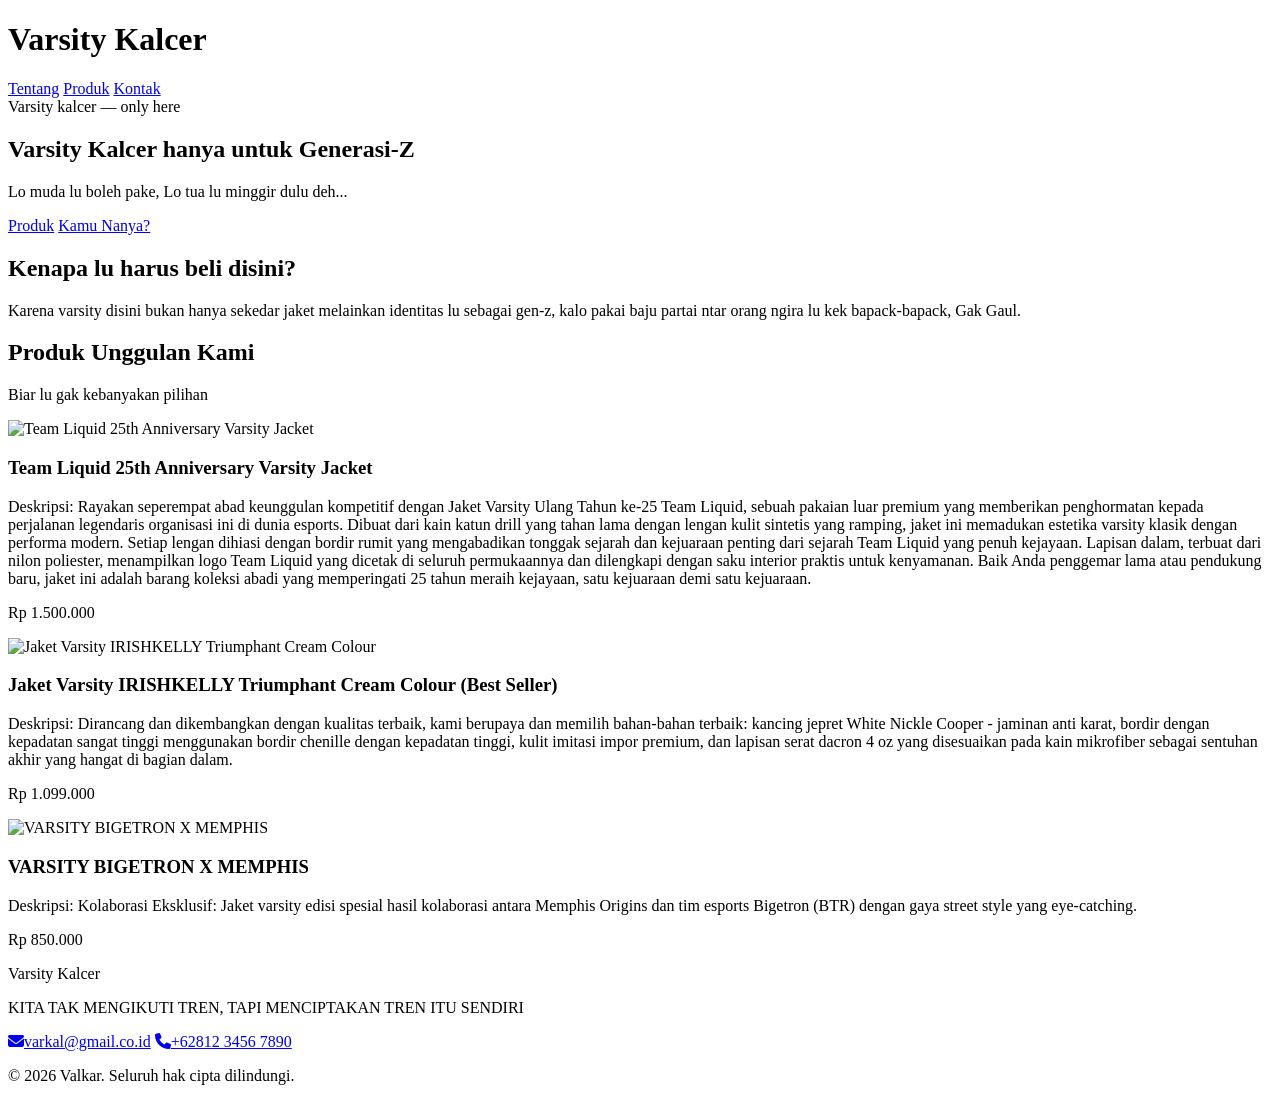
==== Documents/TUGASNYA COYYY/tugas-bulanan-2/index.html @ 726d0418 "feat: Menyelesaikan file html" ====
<!-- Struktur HTML yang Valid -->
<!DOCTYPE html>
<html lang="id">
<head>
    <!-- Meta tags untuk SEO: `<meta name="description">`, `<meta name="keywords">`, `<meta name="author">` & Tag `<meta name="viewport">` untuk responsive-->
    <meta charset="UTF-8">
    <meta name="viewport" content="width=device-width, initial-scale=1.0">
    <meta name="description" content="Toko Kalcer Wear">
    <meta name="keywords" content="varsity jacket">
    <meta name="author" content="Mr D">

    <!-- Favicon dan `<title>` yang sesuai -->
    <title>Toko Online Sederhana</title>
    <link rel="icon" href="c:\Users\User\Documents\TUGASNYA COYYY\tugas-bulanan-2\e1ea58f865d810a9d4c9baabd516f081.jpg">

    <link rel="stylesheet" type="image/x-icon" href="https://flaticon.com">

    <link rel="stylesheet" href="https://cdnjs.cloudflare.com/ajax/libs/font-awesome/6.5.1/css/all.min.css" /> 
</head>
<body>
    <!-- Header menggunakan tag semantik `<header>` berisi: Navigasi utama menggunakan `<nav>` dengan `<a>` ke halaman lain (Produk, Tentang, Kontak)-->
    <header>
        <div class="container">
            <h1 id="judul-utama">Varsity Kalcer</h1>
            <nav>
                <a href="#Tentang" class="nav-link-active">Tentang</a>
                <a href="#Produk" class="nav-link"> Produk</a>
                <a href="#Kontak" class="nav-link">Kontak</a>
            </nav>
        </div>
    </header>

    <!-- Bagian Hero** menggunakan `<section>`: - Heading `<h1>` sebagai judul utama toko, Paragraf deskripsi singkat menggunakan `<p>` & Tombol CTA (Call to Action) berupa `<a>` yang mengarah ke halaman produk-->
   <main>
        <section class="hero">
            <div class="wadah-hero">
                <span class="label-hero">Varsity kalcer &mdash; only here</span>
                <h1>Varsity Kalcer hanya untuk Generasi-Z</h1>
                <p class="intro">
                    Lo muda lu boleh pake, Lo tua lu minggir dulu deh...
                </p>
                <div class="aksi-hero">
                    <a href="#Produk" class="tombol-produk">Produk</a>
                    <a href="#Kontak" class="tombol-kontak">Kamu Nanya?</a>
                </div>
            </div>
        </section>
   </main>

   <section id="tentang">
        <div>
            <div>
                <h2>Kenapa lu harus beli disini?</h2>
                <p>
                    Karena varsity disini bukan hanya sekedar jaket
                    melainkan identitas lu sebagai gen-z, kalo pakai
                    baju partai ntar orang ngira lu kek bapack-bapack,
                    Gak Gaul.
                </p>
            </div>
        </div>
   </section>

   <section id="produk-unggulan">
        <div>
            <div>
                <h2>Produk Unggulan Kami</h2>
                <p>Biar lu gak kebanyakan pilihan</p>
            </div>

            <div>
                <article>
                    <img src="https://down-id.img.susercontent.com/file/sg-11134201-7rau8-majkc7ek9wltde" alt="Team Liquid 25th Anniversary Varsity Jacket" width="300"/>
                    <div>
                        <h3>Team Liquid 25th Anniversary Varsity Jacket</h3>
                        <p>Deskripsi: Rayakan seperempat abad keunggulan kompetitif dengan Jaket Varsity Ulang Tahun ke-25 Team Liquid, sebuah pakaian luar premium yang memberikan penghormatan kepada perjalanan legendaris organisasi ini di dunia esports.
                                        Dibuat dari kain katun drill yang tahan lama dengan lengan kulit sintetis yang ramping, jaket ini memadukan estetika varsity klasik dengan performa modern. Setiap lengan dihiasi dengan bordir rumit yang mengabadikan tonggak sejarah dan kejuaraan penting dari sejarah Team Liquid yang penuh kejayaan.
                                        Lapisan dalam, terbuat dari nilon poliester, menampilkan logo Team Liquid yang dicetak di seluruh permukaannya dan dilengkapi dengan saku interior praktis untuk kenyamanan.
                                        Baik Anda penggemar lama atau pendukung baru, jaket ini adalah barang koleksi abadi yang memperingati 25 tahun meraih kejayaan, satu kejuaraan demi satu kejuaraan.
                        </p>
                        <p>Rp 1.500.000</p>
                    </div>
                </article>
            </div>
        </div>

            <div>
                <article>
                    <img src="https://down-id.img.susercontent.com/file/sg-11134201-7rauj-ma3sz00jk3dif0" alt="Jaket Varsity IRISHKELLY Triumphant Cream Colour" width="300"/>
                    <div>
                        <span><h3>Jaket Varsity IRISHKELLY Triumphant Cream Colour <strong>(Best Seller)</strong></h3></span>
                        <p>Deskripsi: Dirancang dan dikembangkan dengan kualitas terbaik, kami berupaya dan memilih bahan-bahan terbaik: kancing jepret White Nickle Cooper - jaminan anti karat, bordir dengan kepadatan sangat tinggi menggunakan bordir chenille dengan kepadatan tinggi, kulit imitasi impor premium, dan lapisan serat dacron 4 oz yang disesuaikan pada kain mikrofiber sebagai sentuhan akhir yang hangat di bagian dalam.
                        </p>
                        <p>Rp 1.099.000</p>     
                    </div>
                </article>
            </div>

            <div>
                <article>
                    <img src="https://down-id.img.susercontent.com/file/id-11134207-7rasb-m5xk0vdf4niu7d.webp" alt="VARSITY BIGETRON X MEMPHIS" width="300"/>
                    <div>
                        <h3>VARSITY BIGETRON X MEMPHIS</h3>
                        <p>Deskripsi: Kolaborasi Eksklusif: Jaket varsity edisi spesial hasil kolaborasi antara Memphis Origins dan tim esports Bigetron (BTR) dengan gaya street style yang eye-catching.
                        </p>
                        <p>Rp 850.000</p>
                    </div>
                </article>
            </div>
        </div>
   </section>

   <footer id="footer-utama">
        <div>
            <div>
                <span>Varsity Kalcer</span>
                <p>KITA TAK MENGIKUTI TREN, TAPI MENCIPTAKAN TREN ITU SENDIRI</p>
            </div>
            <div>
                <a href="mailto:varkal@gmail.co.id"><i class="fa-solid fa-envelope"></i>varkal@gmail.co.id</a>
                <a href="tel:+6281234567890"><i class="fa-solid fa-phone"></i>+62812 3456 7890</a>
            </div>
        </div>
        <p>&copy; 2026 Valkar. Seluruh hak cipta dilindungi.</p>
   </footer>
</body>
</html>
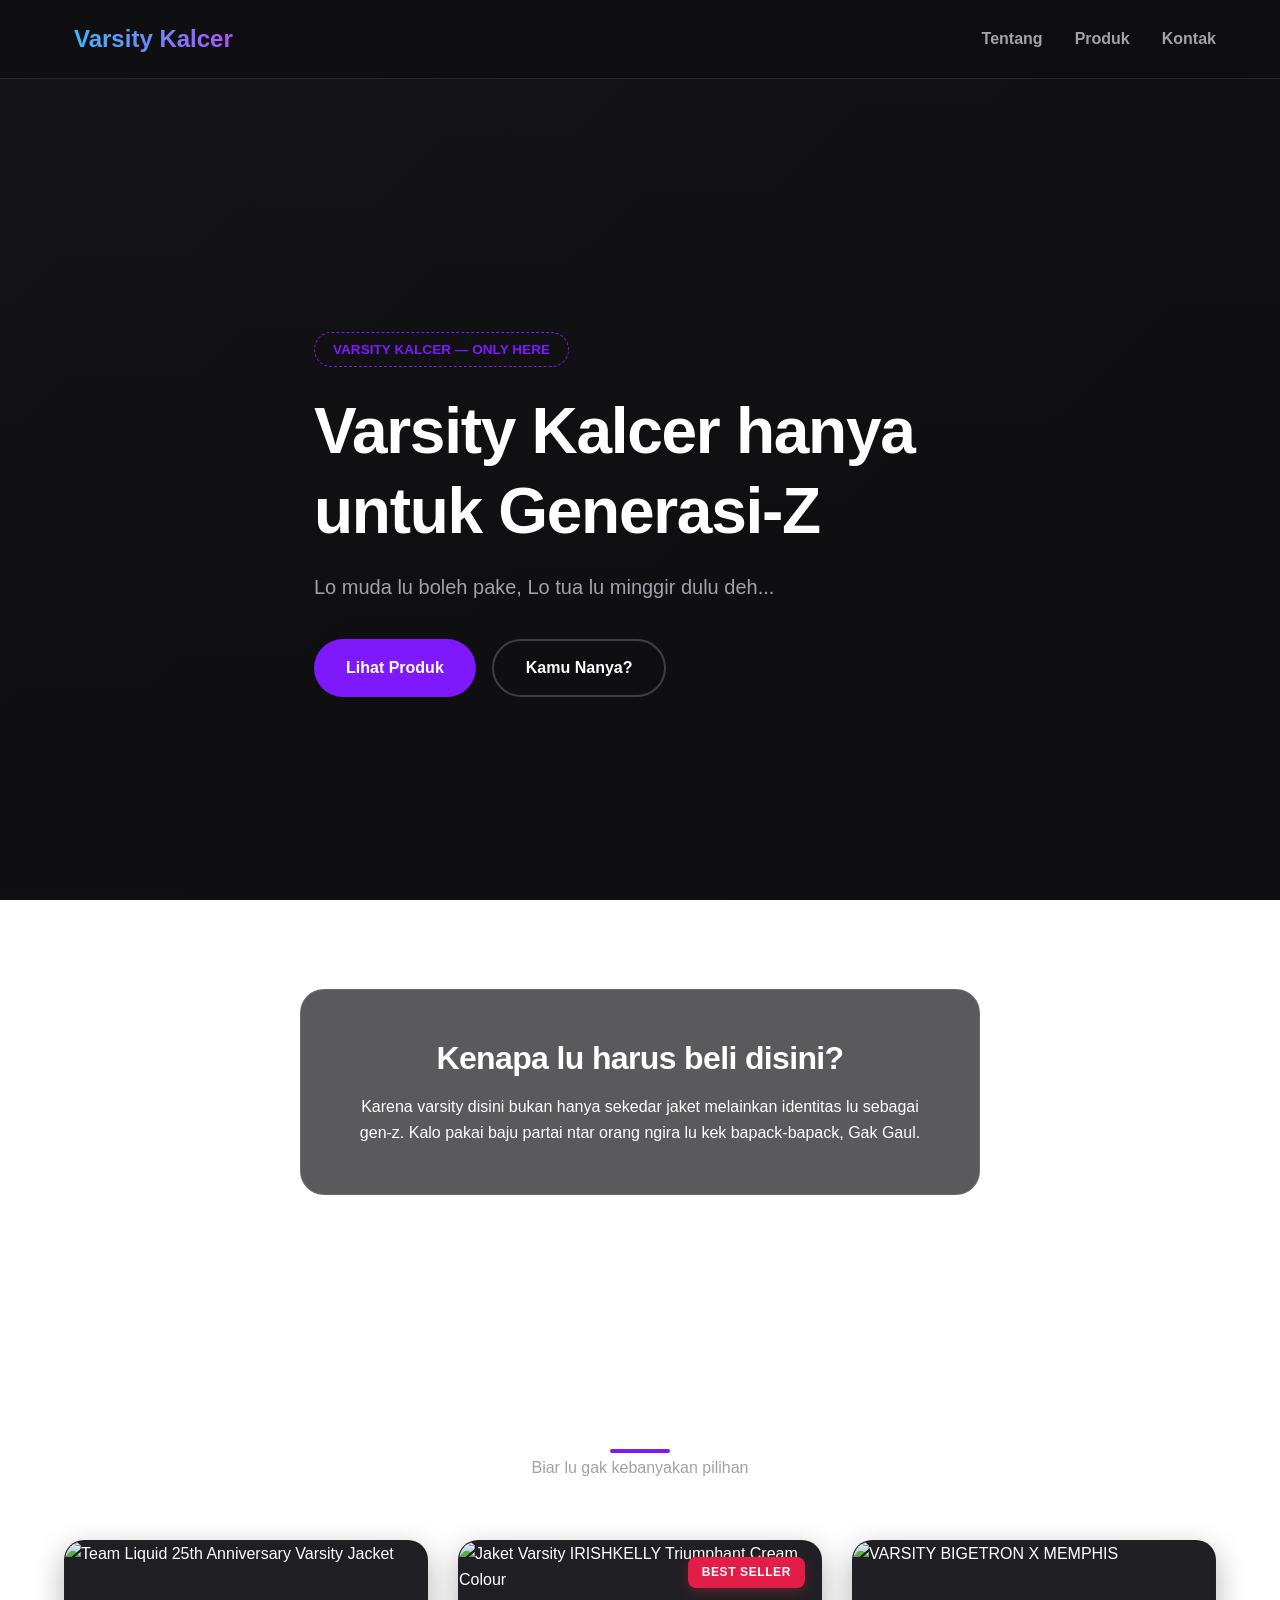
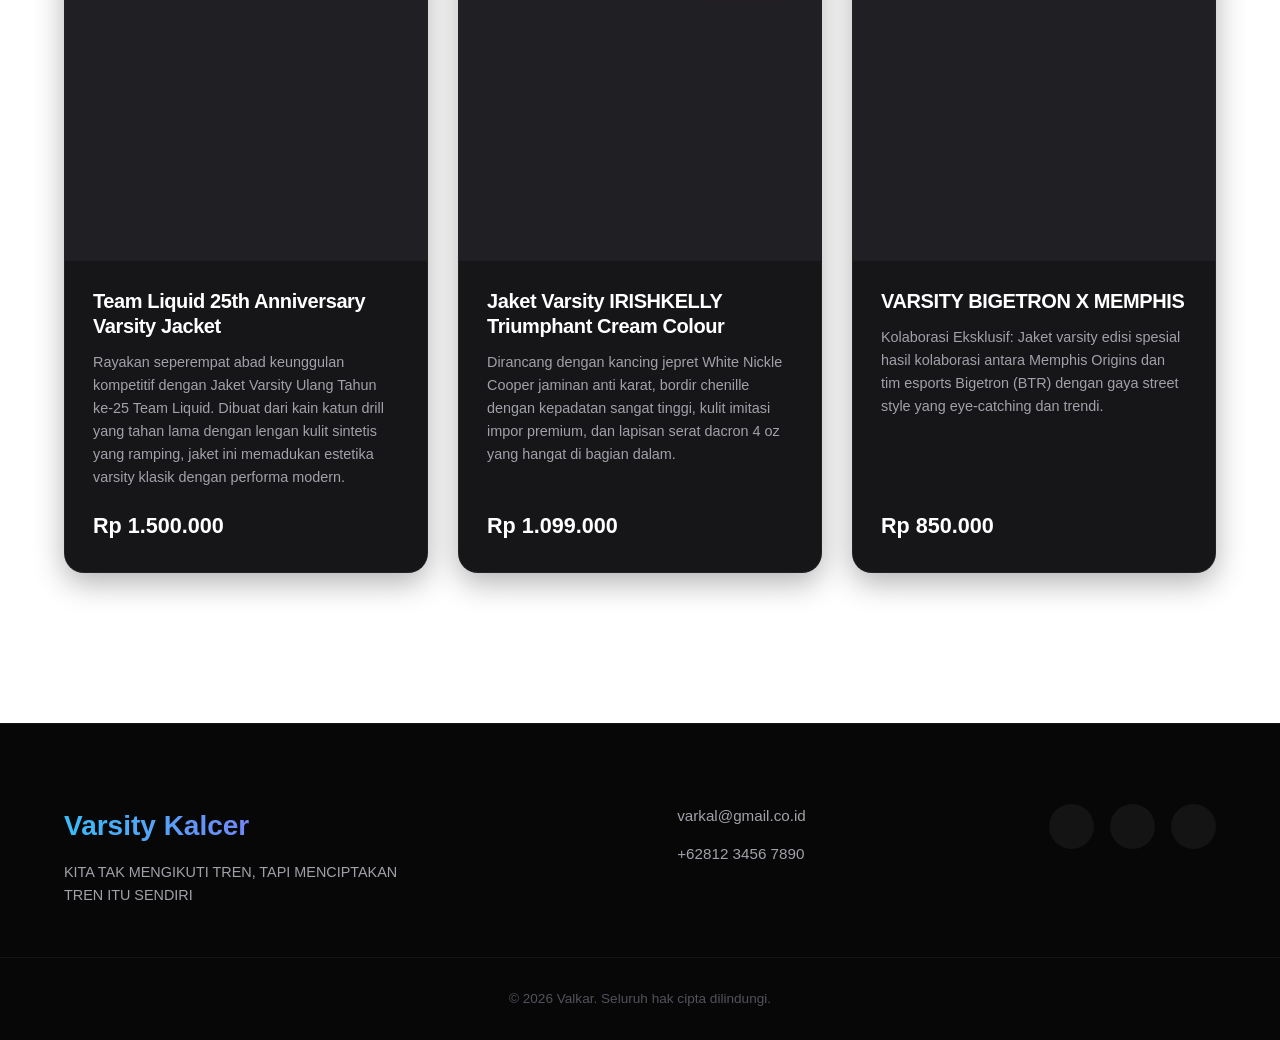
==== commit 3fc811ed: "feat: Menyelesaikan tahap 1 html dan css" ====
--- a/Documents/TUGASNYA COYYY/tugas-bulanan-2/index.html
+++ b/Documents/TUGASNYA COYYY/tugas-bulanan-2/index.html
@@ -1,127 +1,150 @@
-<!-- Struktur HTML yang Valid -->
 <!DOCTYPE html>
 <html lang="id">
 <head>
-    <!-- Meta tags untuk SEO: `<meta name="description">`, `<meta name="keywords">`, `<meta name="author">` & Tag `<meta name="viewport">` untuk responsive-->
+    <!-- Meta tags untuk SEO & Responsive -->
     <meta charset="UTF-8">
     <meta name="viewport" content="width=device-width, initial-scale=1.0">
-    <meta name="description" content="Toko Kalcer Wear">
-    <meta name="keywords" content="varsity jacket">
+    <meta name="description" content="Toko Kalcer Wear - Menyediakan Varsity Jacket Terbaik untuk Generasi Z">
+    <meta name="keywords" content="varsity jacket, jaket gaul, streetwear gen z, kalcer wear">
     <meta name="author" content="Mr D">
 
-    <!-- Favicon dan `<title>` yang sesuai -->
-    <title>Toko Online Sederhana</title>
-    <link rel="icon" href="c:\Users\User\Documents\TUGASNYA COYYY\tugas-bulanan-2\e1ea58f865d810a9d4c9baabd516f081.jpg">
+    <!-- Favicon dan Title -->
+    <title>Varsity Kalcer - Toko Online Sederhana</title>
+    <link rel="icon" href="./e1ea58f865d810a9d4c9baabd516f081.jpg">
 
-    <link rel="stylesheet" type="image/x-icon" href="https://flaticon.com">
+    <!-- Google Fonts (Persyaratan Typography) -->
+    <link rel="preconnect" href="https://googleapis.com">
+    <link rel="preconnect" href="https://gstatic.com" crossorigin>
+    <link href="https://googleapis.com/css2?family=Plus+Jakarta+Sans:ital,wght@0,300;0,400;0,600;0,700;1,400&family=Space+Grotesk:wght@500;700&display=swap" rel="stylesheet">
 
-    <link rel="stylesheet" href="https://cdnjs.cloudflare.com/ajax/libs/font-awesome/6.5.1/css/all.min.css" /> 
+    <!-- Font Awesome CDN -->
+    <link rel="stylesheet" href="https://cloudflare.com" /> 
+
+    <!-- External CSS -->
+    <link rel="stylesheet" href="./style.css">
 </head>
 <body>
-    <!-- Header menggunakan tag semantik `<header>` berisi: Navigasi utama menggunakan `<nav>` dengan `<a>` ke halaman lain (Produk, Tentang, Kontak)-->
-    <header>
-        <div class="container">
-            <h1 id="judul-utama">Varsity Kalcer</h1>
-            <nav>
-                <a href="#Tentang" class="nav-link-active">Tentang</a>
-                <a href="#Produk" class="nav-link"> Produk</a>
-                <a href="#Kontak" class="nav-link">Kontak</a>
+    
+    <!-- Header & Navigasi dengan Flexbox -->
+    <header id="header-utama">
+        <div class="wadah bar-navigasi">
+            <div class="logo-toko">
+                <i class="fa-solid fa-jacket"></i> <span>Varsity Kalcer</span>
+            </div>
+            <nav class="menu-navigasi">
+                <a href="./index.html" class="tautan-nav">Tentang</a>
+                <a href="./produk.html" class="tautan-nav">Produk</a>
+                <a href="./kontak.html" class="tautan-nav">Kontak</a>
             </nav>
         </div>
     </header>
 
-    <!-- Bagian Hero** menggunakan `<section>`: - Heading `<h1>` sebagai judul utama toko, Paragraf deskripsi singkat menggunakan `<p>` & Tombol CTA (Call to Action) berupa `<a>` yang mengarah ke halaman produk-->
-   <main>
+    <!-- Bagian Hero Utama -->
+    <main>
         <section class="hero">
-            <div class="wadah-hero">
+            <div class="wadah hero-isi">
                 <span class="label-hero">Varsity kalcer &mdash; only here</span>
                 <h1>Varsity Kalcer hanya untuk Generasi-Z</h1>
                 <p class="intro">
                     Lo muda lu boleh pake, Lo tua lu minggir dulu deh...
                 </p>
-                <div class="aksi-hero">
-                    <a href="#Produk" class="tombol-produk">Produk</a>
-                    <a href="#Kontak" class="tombol-kontak">Kamu Nanya?</a>
+                <div class="hero-tombol">
+                    <a href="./produk.html" class="tombol tombol-utama">Lihat Produk</a>
+                    <a href="./kontak.html" class="tombol tombol-luar">Kamu Nanya?</a>
+                </div>
+            </div>
+        </section>
+        
+        <!-- Seksi Parallax Informasi -->
+        <section class="seksi-parallax">
+            <div class="wadah">
+                <div class="kotak-cerita">
+                    <h2>Kenapa lu harus beli disini?</h2>
+                    <p>
+                        Karena varsity disini bukan hanya sekedar jaket melainkan identitas lu sebagai gen-z. Kalo pakai baju partai ntar orang ngira lu kek bapack-bapack, Gak Gaul.
+                    </p>
+                </div>
+            </div>
+        </section>
+
+        <!-- Bagian Produk Unggulan dengan CSS Grid -->
+        <section class="seksi-produk">
+            <div class="wadah">
+                <div class="judul-seksi">
+                    <h2>Produk Unggulan Kami</h2>
+                    <p>Biar lu gak kebanyakan pilihan</p>
+                </div>
+
+                <div class="grid-produk">
+                    
+                    <!-- Produk 1 -->
+                    <article class="kartu-produk">
+                        <div class="pembungkus-gambar">
+                            <img src="https://down-id.img.susercontent.com/file/sg-11134201-7rau8-majkc7ek9wltde" alt="Team Liquid 25th Anniversary Varsity Jacket" />
+                        </div>
+                        <div class="isi-kartu-produk">
+                            <h3>Team Liquid 25th Anniversary Varsity Jacket</h3>
+                            <p class="deskripsi-produk">
+                                Rayakan seperempat abad keunggulan kompetitif dengan Jaket Varsity Ulang Tahun ke-25 Team Liquid. Dibuat dari kain katun drill yang tahan lama dengan lengan kulit sintetis yang ramping, jaket ini memadukan estetika varsity klasik dengan performa modern.
+                            </p>
+                            <p class="harga-kartu">Rp 1.500.000</p>
+                        </div>
+                    </article>
+
+                    <!-- Produk 2 (Menggunakan Position Absolute untuk Badge Best Seller) -->
+                    <article class="kartu-produk">
+                        <span class="badge-best-seller"><strong>Best Seller</strong></span>
+                        <div class="pembungkus-gambar">
+                            <img src="https://down-id.img.susercontent.com/file/sg-11134201-7rauj-ma3sz00jk3dif0" alt="Jaket Varsity IRISHKELLY Triumphant Cream Colour" />
+                        </div>
+                        <div class="isi-kartu-produk">
+                            <h3>Jaket Varsity IRISHKELLY Triumphant Cream Colour</h3>
+                            <p class="deskripsi-produk">
+                                Dirancang dengan kancing jepret White Nickle Cooper jaminan anti karat, bordir chenille dengan kepadatan sangat tinggi, kulit imitasi impor premium, dan lapisan serat dacron 4 oz yang hangat di bagian dalam.
+                            </p>
+                            <p class="harga-kartu">Rp 1.099.000</p>
+                        </div>
+                    </article>
+
+                    <!-- Produk 3 -->
+                    <article class="kartu-produk">
+                        <div class="pembungkus-gambar">
+                            <img src="https://down-id.img.susercontent.com/file/id-11134207-7rasb-m5xk0vdf4niu7d.webp" alt="VARSITY BIGETRON X MEMPHIS" />
+                        </div>
+                        <div class="isi-kartu-produk">
+                            <h3>VARSITY BIGETRON X MEMPHIS</h3>
+                            <p class="deskripsi-produk">
+                                Kolaborasi Eksklusif: Jaket varsity edisi spesial hasil kolaborasi antara Memphis Origins dan tim esports Bigetron (BTR) dengan gaya street style yang eye-catching dan trendi.
+                            </p>
+                            <p class="harga-kartu">Rp 850.000</p>
+                        </div>
+                    </article>
+
                 </div>
             </div>
         </section>
    </main>
 
-   <section id="tentang">
-        <div>
-            <div>
-                <h2>Kenapa lu harus beli disini?</h2>
-                <p>
-                    Karena varsity disini bukan hanya sekedar jaket
-                    melainkan identitas lu sebagai gen-z, kalo pakai
-                    baju partai ntar orang ngira lu kek bapack-bapack,
-                    Gak Gaul.
-                </p>
+   <!-- Footer Semantik dengan Link Sosial Media -->
+   <footer>
+        <div class="wadah isi-footer">
+            <div class="info-footer">
+                <span class="logo-footer">Varsity Kalcer</span>
+                <p>KITA TAK MENGIKUTI TREN, TAPI MENCIPTAKAN TREN ITU SENDIRI</p>
+            </div>
+            <div class="kontak-footer">
+                <a href="mailto:varkal@gmail.co.id"><i class="fa-solid fa-envelope"></i> varkal@gmail.co.id</a>
+                <a href="tel:+6281234567890"><i class="fa-solid fa-phone"></i> +62812 3456 7890</a>
+            </div>
+            <div class="sosmed-footer">
+                <a href="https://instagram.com" target="_blank"><i class="fa-brands fa-instagram"></i></a>
+                <a href="https://tiktok.com" target="_blank"><i class="fa-brands fa-tiktok"></i></a>
+                <a href="https://facebook.com" target="_blank"><i class="fa-brands fa-facebook"></i></a>
             </div>
         </div>
-   </section>
-
-   <section id="produk-unggulan">
-        <div>
-            <div>
-                <h2>Produk Unggulan Kami</h2>
-                <p>Biar lu gak kebanyakan pilihan</p>
-            </div>
-
-            <div>
-                <article>
-                    <img src="https://down-id.img.susercontent.com/file/sg-11134201-7rau8-majkc7ek9wltde" alt="Team Liquid 25th Anniversary Varsity Jacket" width="300"/>
-                    <div>
-                        <h3>Team Liquid 25th Anniversary Varsity Jacket</h3>
-                        <p>Deskripsi: Rayakan seperempat abad keunggulan kompetitif dengan Jaket Varsity Ulang Tahun ke-25 Team Liquid, sebuah pakaian luar premium yang memberikan penghormatan kepada perjalanan legendaris organisasi ini di dunia esports.
-                                        Dibuat dari kain katun drill yang tahan lama dengan lengan kulit sintetis yang ramping, jaket ini memadukan estetika varsity klasik dengan performa modern. Setiap lengan dihiasi dengan bordir rumit yang mengabadikan tonggak sejarah dan kejuaraan penting dari sejarah Team Liquid yang penuh kejayaan.
-                                        Lapisan dalam, terbuat dari nilon poliester, menampilkan logo Team Liquid yang dicetak di seluruh permukaannya dan dilengkapi dengan saku interior praktis untuk kenyamanan.
-                                        Baik Anda penggemar lama atau pendukung baru, jaket ini adalah barang koleksi abadi yang memperingati 25 tahun meraih kejayaan, satu kejuaraan demi satu kejuaraan.
-                        </p>
-                        <p>Rp 1.500.000</p>
-                    </div>
-                </article>
-            </div>
+        <div class="hak-cipta">
+            <p>&copy; 2026 Valkar. Seluruh hak cipta dilindungi.</p>
         </div>
-
-            <div>
-                <article>
-                    <img src="https://down-id.img.susercontent.com/file/sg-11134201-7rauj-ma3sz00jk3dif0" alt="Jaket Varsity IRISHKELLY Triumphant Cream Colour" width="300"/>
-                    <div>
-                        <span><h3>Jaket Varsity IRISHKELLY Triumphant Cream Colour <strong>(Best Seller)</strong></h3></span>
-                        <p>Deskripsi: Dirancang dan dikembangkan dengan kualitas terbaik, kami berupaya dan memilih bahan-bahan terbaik: kancing jepret White Nickle Cooper - jaminan anti karat, bordir dengan kepadatan sangat tinggi menggunakan bordir chenille dengan kepadatan tinggi, kulit imitasi impor premium, dan lapisan serat dacron 4 oz yang disesuaikan pada kain mikrofiber sebagai sentuhan akhir yang hangat di bagian dalam.
-                        </p>
-                        <p>Rp 1.099.000</p>     
-                    </div>
-                </article>
-            </div>
-
-            <div>
-                <article>
-                    <img src="https://down-id.img.susercontent.com/file/id-11134207-7rasb-m5xk0vdf4niu7d.webp" alt="VARSITY BIGETRON X MEMPHIS" width="300"/>
-                    <div>
-                        <h3>VARSITY BIGETRON X MEMPHIS</h3>
-                        <p>Deskripsi: Kolaborasi Eksklusif: Jaket varsity edisi spesial hasil kolaborasi antara Memphis Origins dan tim esports Bigetron (BTR) dengan gaya street style yang eye-catching.
-                        </p>
-                        <p>Rp 850.000</p>
-                    </div>
-                </article>
-            </div>
-        </div>
-   </section>
-
-   <footer id="footer-utama">
-        <div>
-            <div>
-                <span>Varsity Kalcer</span>
-                <p>KITA TAK MENGIKUTI TREN, TAPI MENCIPTAKAN TREN ITU SENDIRI</p>
-            </div>
-            <div>
-                <a href="mailto:varkal@gmail.co.id"><i class="fa-solid fa-envelope"></i>varkal@gmail.co.id</a>
-                <a href="tel:+6281234567890"><i class="fa-solid fa-phone"></i>+62812 3456 7890</a>
-            </div>
-        </div>
-        <p>&copy; 2026 Valkar. Seluruh hak cipta dilindungi.</p>
    </footer>
 </body>
-</html>+</html>
--- a/Documents/TUGASNYA COYYY/tugas-bulanan-2/style.css
+++ b/Documents/TUGASNYA COYYY/tugas-bulanan-2/style.css
@@ -0,0 +1,463 @@
+/* ==========================================================================
+   RESET & VARIABEL GLOBAL (Box Model & Typography)
+   ========================================================================== */
+* {
+    margin: 0;
+    padding: 0;
+    box-sizing: border-box;
+}
+
+:root {
+    --warna-utama: rgb(126, 25, 251);     /* Ungu neon khas kalcer */
+    --warna-utama-hover: rgb(98, 14, 204);
+    --warna-gelap: #0e0e10;
+    --warna-terang: #ffffff;
+    --warna-abu: #a1a1aa;
+    --gradasi-latar: linear-gradient(135deg, #1f1f21 0%, #0e0e10 100%);
+    --font-judul: 'Space Grotesk', sans-serif;
+    --font-konten: 'Plus Jakarta Sans', sans-serif;
+}
+
+body {
+    font-family: var(--font-konten);
+    background: var(--gradasi-latar);
+    background-attachment: fixed;
+    color: var(--warna-terang);
+    line-height: 1.6;
+    overflow-x: hidden;
+}
+
+h1, h2, h3 {
+    font-family: var(--font-judul);
+    font-weight: 700;
+    line-height: 1.25;
+    letter-spacing: -0.02em;
+}
+
+/* Kriteria CSS Unit: Kombinasi % dan max-width px */
+.wadah {
+    width: 100%;
+    max-width: 1200px;
+    margin: 0 auto;
+    padding: 0 24px;
+}
+
+/* ==========================================================================
+   HEADER & NAVIGASI (Kriteria Flexbox)
+   ========================================================================== */
+#header-utama {
+    background-color: rgba(14, 14, 16, 0.85);
+    position: sticky;
+    top: 0;
+    z-index: 100;
+    border-bottom: 1px solid rgba(255, 255, 255, 0.1);
+    backdrop-filter: blur(12px);
+    padding: 20px 0;
+}
+
+.bar-navigasi {
+    display: flex;
+    align-items: center;
+    justify-content: space-between;
+}
+
+.logo-toko {
+    font-family: var(--font-judul);
+    font-size: 1.5rem;
+    font-weight: 700;
+    background: linear-gradient(to right, #38bdf8, #a855f7);    
+    -webkit-background-clip: text;
+    -webkit-text-fill-color: transparent;
+    display: flex;
+    align-items: center;
+    gap: 10px;
+}
+
+.logo-toko i {
+    color: var(--warna-utama);
+}
+
+.menu-navigasi {
+    display: flex;
+    gap: 32px;
+}
+
+.tautan-nav {
+    color: var(--warna-abu);
+    text-decoration: none;
+    font-weight: 600;
+    font-size: 1rem;
+    transition: color 0.3s ease;
+}
+
+/* Kriteria Pseudo-classes: :hover */
+.tautan-nav:hover {
+    color: var(--warna-utama);
+}
+
+/* ==========================================================================
+   HERO SECTION
+   ========================================================================== */
+.hero {
+    min-height: 90vh;
+    display: flex;
+    align-items: center;
+    padding: 140px 0 80px;
+    background:
+      linear-gradient(rgba(14, 14, 16, 0.6), rgba(14, 14, 16, 0.95)),
+      url("https://i.shgcdn.com/61b324de-9846-4ab5-9c48-8f1b7020d617/-/format/auto/-/preview/3000x3000/-/quality/lighter/") center center / cover no-repeat;
+}
+
+.hero-isi { 
+    max-width: 700px; 
+}
+
+.label-hero {
+    display: inline-block;
+    margin-bottom: 24px;
+    padding: 6px 18px;
+    border: 1px dashed var(--warna-utama); 
+    border-radius: 999px;
+    color: var(--warna-utama);
+    font-family: var(--font-judul);
+    font-size: 0.85rem;
+    text-transform: uppercase;
+    font-weight: 600;
+}
+
+.hero h1 {
+    font-size: clamp(2.5rem, 5vw, 4rem);
+    margin-bottom: 20px;
+}
+
+.hero .intro { 
+    font-size: 1.25rem;
+    color: var(--warna-abu);
+    margin-bottom: 36px; 
+}
+
+.hero-tombol {
+    display: flex;
+    gap: 16px;
+    flex-wrap: wrap;
+}
+
+.tombol {
+    display: inline-flex;
+    align-items: center;
+    justify-content: center;
+    padding: 14px 32px;
+    border-radius: 999px;
+    text-decoration: none;
+    font-weight: 600;
+    font-size: 1rem;
+    transition: all 0.3s cubic-bezier(0.4, 0, 0.2, 1);
+}
+
+.tombol.tombol-utama {
+    background-color: var(--warna-utama);
+    color: var(--warna-terang);
+}
+
+.tombol.tombol-utama:hover {
+    background-color: var(--warna-utama-hover);
+    transform: translateY(-3px);
+}
+
+.tombol-luar {
+    background-color: transparent;
+    border: 2px solid rgba(255, 255, 255, 0.2);
+    color: var(--warna-terang);
+}
+
+.tombol-luar:hover {
+    border-color: var(--warna-utama);
+    background-color: rgba(126, 25, 251, 0.1);
+    transform: translateY(-3px);
+}
+
+/* ==========================================================================
+   PARALLAX / FEATURE SECTION
+   ========================================================================== */
+.seksi-parallax {
+    padding: 100px 0;
+    background:
+      linear-gradient(rgba(14, 14, 16, 0.8), rgba(14, 14, 16, 0.8)),
+      url("https://varsityforge.com/cdn/shop/files/varsity-forge-mens-womens-banner.jpg?v=1767990362&width=3840") center center / cover no-repeat;
+    background-attachment: fixed;
+}
+
+.kotak-cerita {
+    max-width: 680px;
+    margin: 0 auto;
+    padding: 48px; 
+    background-color: rgba(20, 20, 25, 0.7);
+    border: 1px solid rgba(255, 255, 255, 0.1);
+    border-radius: 24px;
+    text-align: center;
+    backdrop-filter: blur(8px);
+}
+
+.kotak-cerita h2 {
+    margin-bottom: 16px;
+    font-size: 2rem;
+}
+
+/* ==========================================================================
+   PRODUK SECTION (Kriteria CSS Grid & Shadows)
+   ========================================================================== */
+.seksi-produk {
+    padding: 100px 0;
+}
+
+.judul-seksi {
+    text-align: center;
+    margin-bottom: 60px;
+}
+
+.judul-seksi h2 {
+    font-size: 2.5rem;
+    position: relative;
+    display: inline-block;
+    margin-bottom: 10px;
+}
+
+/* Kriteria Pseudo-elements: ::after untuk dekorasi garis bawah */
+.judul-seksi h2::after {
+    content: '';
+    position: absolute;
+    bottom: -8px;
+    left: 50%;
+    transform: translateX(-50%);
+    width: 60px;
+    height: 4px;
+    background-color: var(--warna-utama);
+    border-radius: 2px;
+}
+
+.judul-seksi p {
+    color: var(--warna-abu);
+}
+
+/* Kriteria CSS Grid Utama */
+.grid-produk {
+    display: grid;
+    grid-template-columns: repeat(3, 1fr);
+    gap: 30px;
+}
+
+/* Kriteria Box Model, Shadow, & Position Relative */
+.kartu-produk {
+    background-color: #161619;
+    border: 1px solid rgba(255, 255, 255, 0.05);
+    border-radius: 20px;
+    overflow: hidden; /* Kriteria Overflow Hidden */
+    position: relative; /* Kriteria Position Relative untuk Badge */
+    display: flex;
+    flex-direction: column;
+    transition: all 0.4s cubic-bezier(0.4, 0, 0.2, 1);
+    box-shadow: 0 10px 30px rgba(0, 0, 0, 0.3); /* Kriteria Box-shadow */
+}
+
+.kartu-produk:hover {
+    transform: translateY(-10px);
+    border-color: rgba(126, 25, 251, 0.4);
+    box-shadow: 0 20px 40px rgba(126, 25, 251, 0.15);
+}
+
+.pembungkus-gambar {
+    width: 100%;
+    height: 320px;
+    overflow: hidden;
+    background-color: #202024;
+}
+
+.kartu-produk img {
+    width: 100%;
+    height: 100%;
+    object-fit: cover;
+    transition: transform 0.5s ease;
+}
+
+.kartu-produk:hover img {
+    transform: scale(1.06);
+}
+
+.isi-kartu-produk { 
+    padding: 28px; 
+    display: flex;
+    flex-direction: column;
+    flex-grow: 1;
+}
+
+.kartu-produk h3 {
+    font-size: 1.25rem;
+    margin-bottom: 12px;
+    color: var(--warna-terang);
+}
+
+.deskripsi-produk {
+    font-size: 0.9rem;
+    color: var(--warna-abu);
+    margin-bottom: 20px;
+    flex-grow: 1;
+}
+
+.harga-kartu { 
+    color: var(--warna-terang); 
+    font-family: var(--font-judul); 
+    font-size: 1.35rem;
+    font-weight: 700;
+}
+
+/* Kriteria Position: Absolute untuk Elemen Badge */
+.badge-best-seller {
+    position: absolute;
+    top: 16px;
+    right: 16px;
+    background-color: #e11d48; /* Merah menyala */
+    color: var(--warna-terang);
+    padding: 6px 14px;
+    border-radius: 8px;
+    font-size: 0.75rem;
+    z-index: 10;
+    letter-spacing: 0.05em;
+    text-transform: uppercase;
+    box-shadow: 0 4px 12px rgba(225, 29, 72, 0.3);
+}
+
+/* ==========================================================================
+   FOOTER (Kriteria Flexbox)
+   ========================================================================== */
+footer {
+    background-color: #070708;
+    border-top: 1px solid rgba(255, 255, 255, 0.05);
+    padding: 80px 0 30px;
+    margin-top: 50px;
+}
+
+.isi-footer {
+    display: flex;
+    justify-content: space-between;
+    align-items: flex-start;
+    flex-wrap: wrap;
+    gap: 40px;
+    margin-bottom: 50px;
+}
+
+.info-footer {
+    max-width: 360px;
+}
+
+.logo-footer {
+    font-family: var(--font-judul);
+    font-size: 1.75rem;
+    font-weight: 700;
+    display: block;
+    margin-bottom: 12px;
+    background: linear-gradient(to right, #38bdf8, #a855f7);    
+    -webkit-background-clip: text;
+    -webkit-text-fill-color: transparent;
+}
+
+.info-footer p {
+    color: var(--warna-abu);
+    font-size: 0.9rem;
+}
+
+.kontak-footer, .sosmed-footer {
+    display: flex;
+    flex-direction: column;
+    gap: 14px;
+}
+
+.kontak-footer a, .sosmed-footer a {
+    color: var(--warna-abu);
+    text-decoration: none;
+    font-size: 0.95rem;
+    display: flex;
+    align-items: center;
+    gap: 10px;
+    transition: color 0.3s ease;
+}
+
+.kontak-footer a:hover {
+    color: var(--warna-utama);
+}
+
+.sosmed-footer {
+    flex-direction: row;
+    gap: 16px;
+}
+
+.sosmed-footer a {
+    font-size: 1.5rem;
+    background-color: rgba(255, 255, 255, 0.05);
+    width: 45px;
+    height: 45px;
+    border-radius: 50%;
+    justify-content: center;
+}
+
+.sosmed-footer a:hover {
+    color: var(--warna-terang);
+    background-color: var(--warna-utama);
+    transform: translateY(-3px);
+}
+
+.hak-cipta {
+    text-align: center;
+    border-top: 1px solid rgba(255, 255, 255, 0.05);
+    padding-top: 30px;
+    color: #52525b;
+    font-size: 0.85rem;
+}
+
+/* ==========================================================================
+   RESPONSIVE DESIGN (Kriteria Media Queries)
+   ========================================================================== */
+
+/* Tahap 1: Tampilan Tablet (>= 768px hingga < 1024px) */
+@media (max-width: 1023px) {
+    .grid-produk {
+        grid-template-columns: repeat(2, 1fr); /* Menjadi 2 Kolom */
+        gap: 24px;
+    }
+    /* Kriteria Pseudo-classes: :nth-child untuk tugas demonstrasi */
+    .grid-produk .kartu-produk:nth-child(3) {
+        grid-column: span 2; /* Kartu ke-3 memenuhi baris bawah pada tablet */
+    }
+}
+
+/* Tahap 2: Tampilan Mobile (< 768px) */
+@media (max-width: 767px) {
+    .bar-navigasi {
+        flex-direction: column;
+gap: 20px;
+}
+.hero {
+padding: 100px 0 60px;
+text-align: center;
+}
+.hero-tombol {
+justify-content: center;
+}
+.grid-produk {
+grid-template-columns: 1fr; /* Menjadi 1 Kolom */
+}
+.grid-produk .kartu-produk:nth-child(3) {
+grid-column: span 1;
+}
+.isi-footer {
+flex-direction: column;
+align-items: center;
+text-align: center;
+gap: 30px;
+}
+.kontak-footer a {
+justify-content: center;
+}
+.pembungkus-gambar {
+height: 280px;
+}
+}
